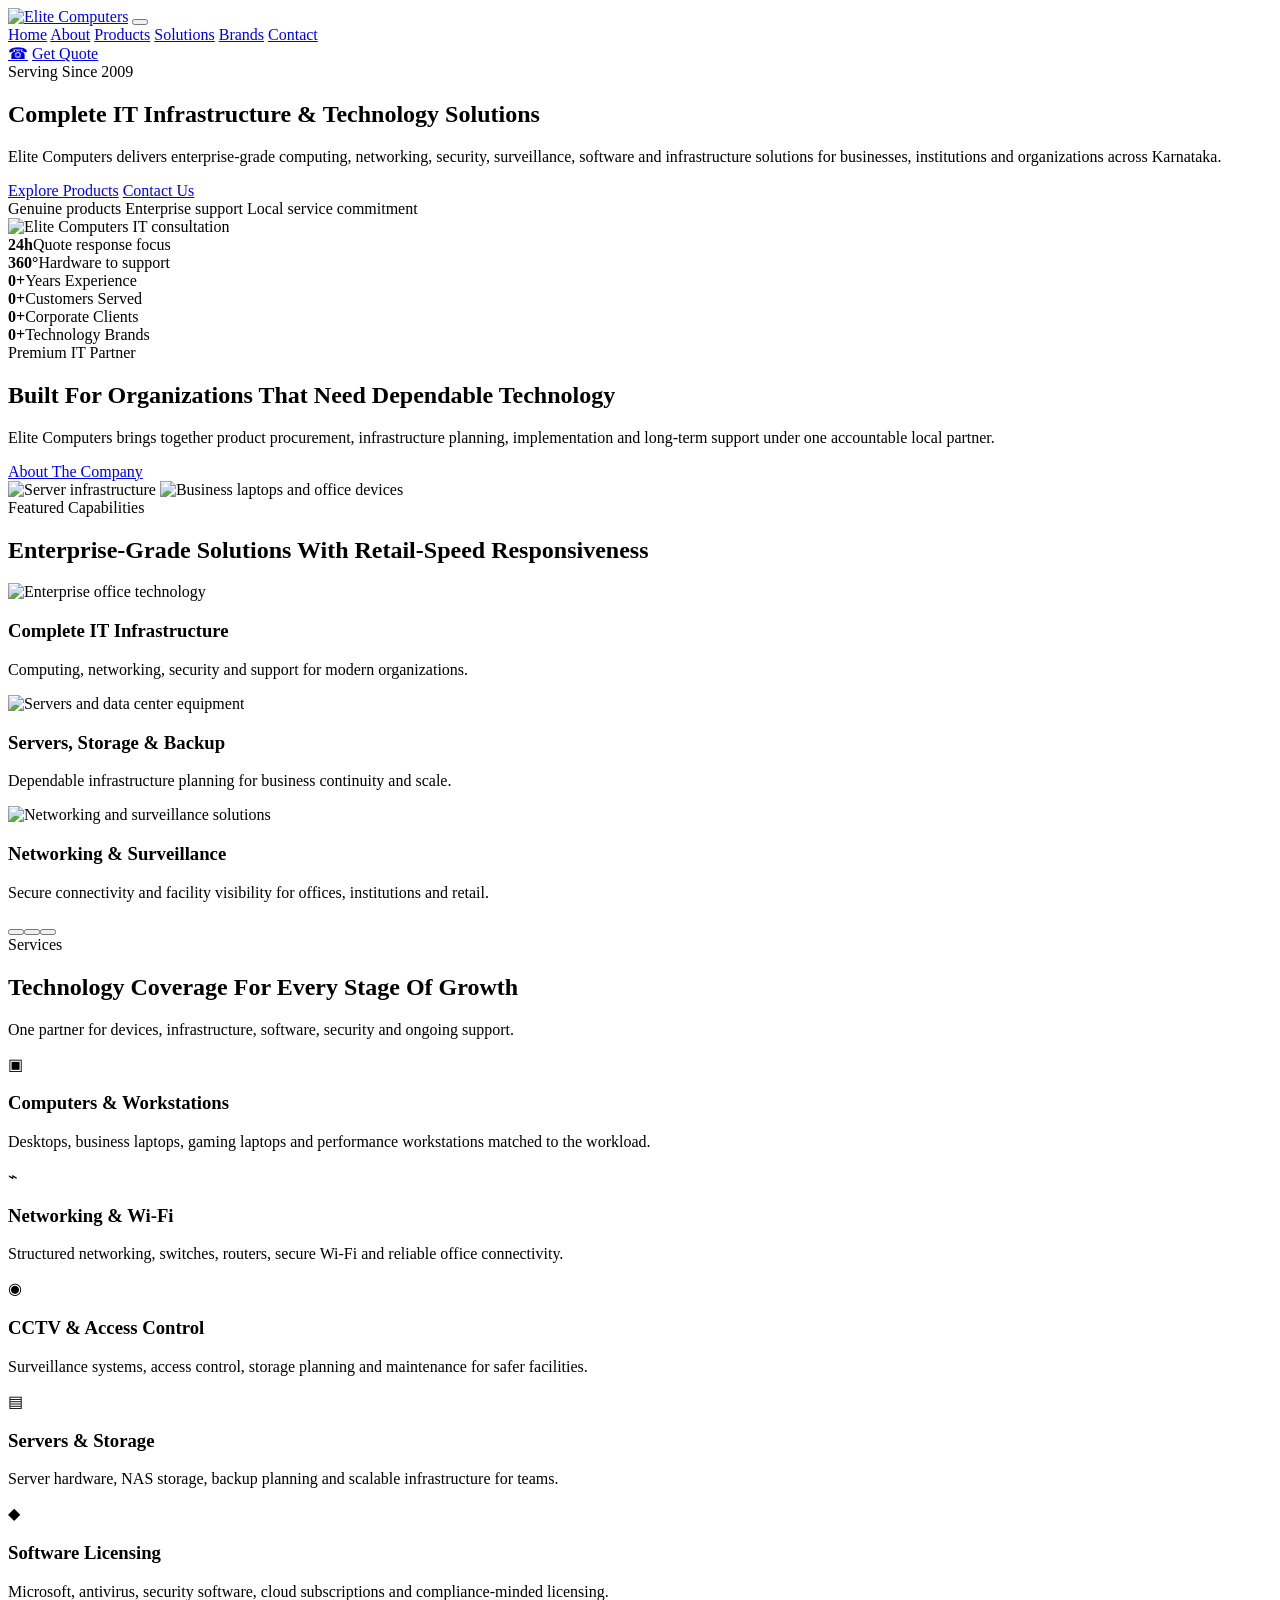
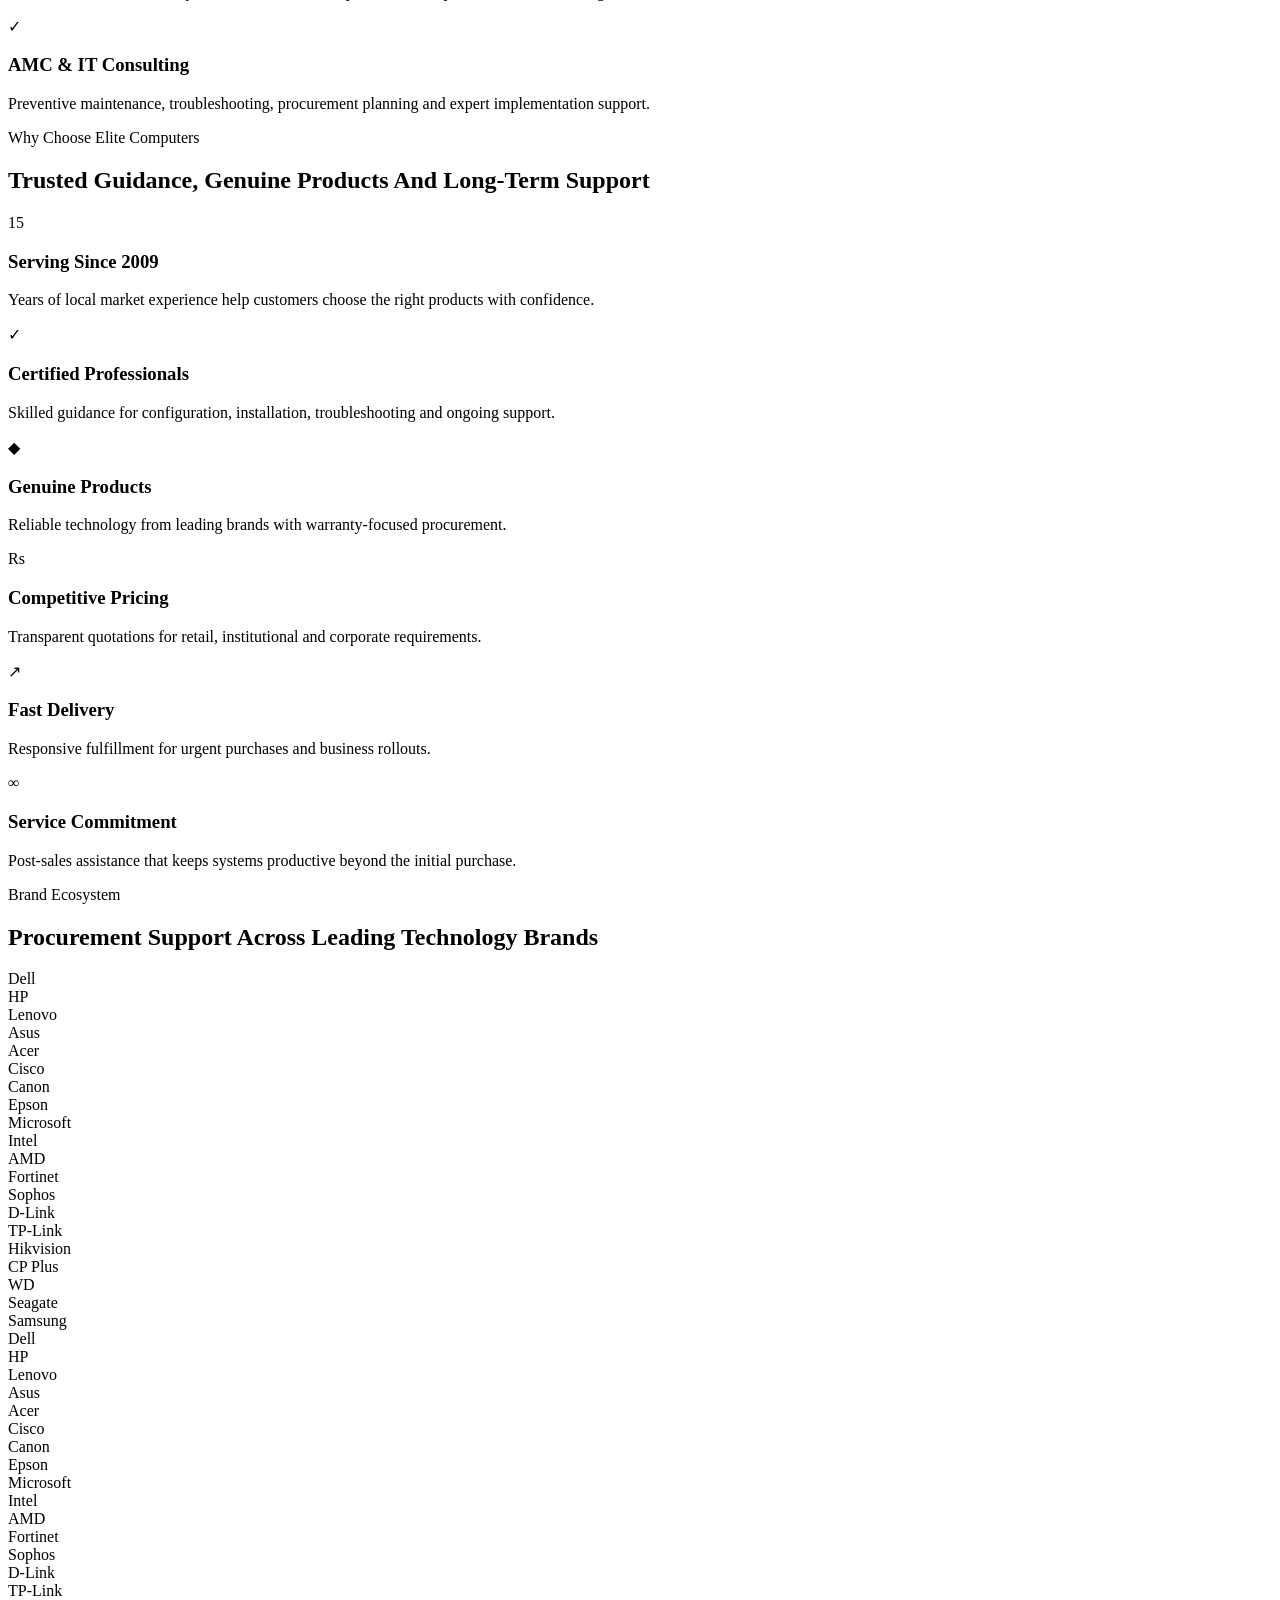
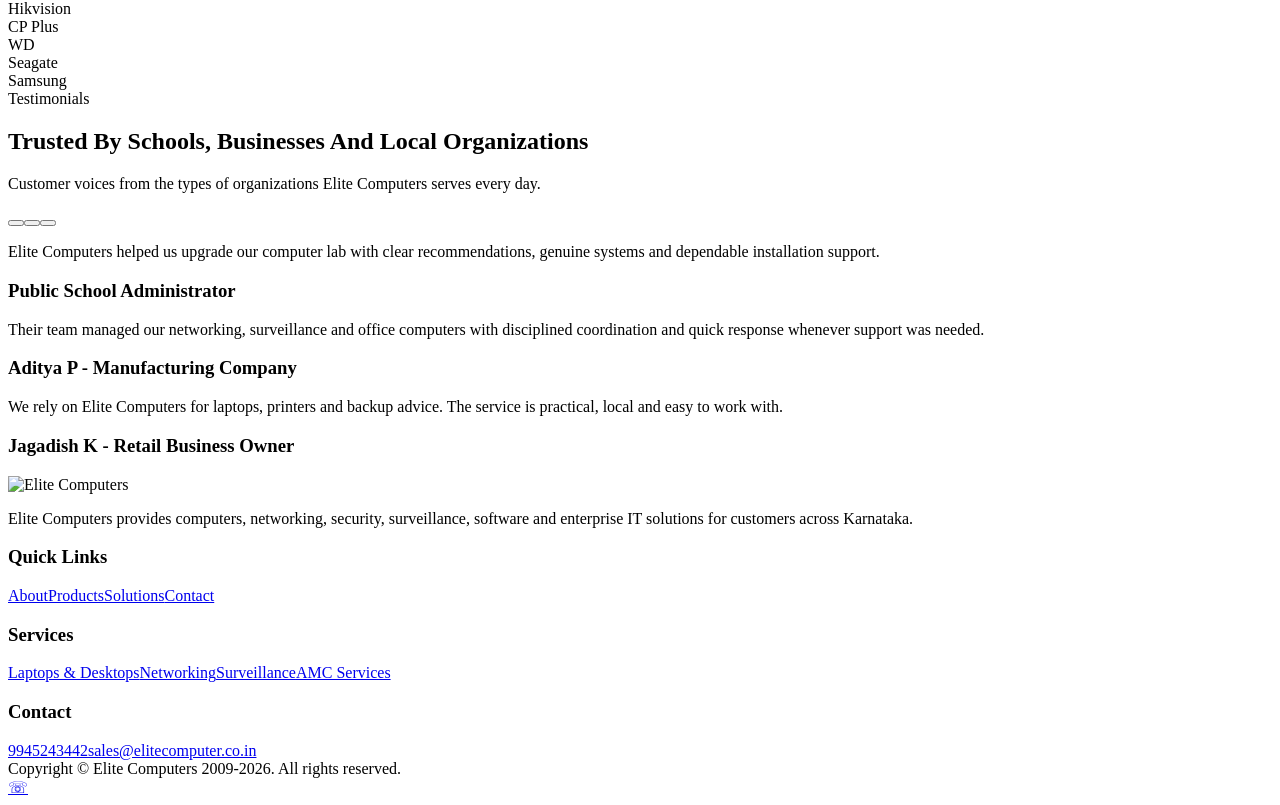
==== index.html @ f28d7ce5 "Add files via upload" ====
<!doctype html>
<html lang="en">
<head>
  <meta charset="utf-8">
  <meta name="viewport" content="width=device-width, initial-scale=1">
  <title>Elite Computers | IT Infrastructure & Technology Solutions Since 2009</title>
  <meta name="description" content="Elite Computers is a trusted IT solutions provider in Udupi offering laptops, desktops, networking, surveillance, servers, software and enterprise technology solutions since 2009.">
  <link rel="icon" href="images/favicon.svg" type="image/svg+xml">
  <link rel="preload" href="images/hero-enterprise.png" as="image">
  <link rel="stylesheet" href="css/style.css">
</head>
<body>
  <header class="site-header">
    <div class="container nav">
      <a class="brand" href="index.html" aria-label="Elite Computers home"><img src="images/logo-company.jpeg" alt="Elite Computers"></a>
      <button class="nav-toggle" type="button" aria-label="Open navigation" aria-expanded="false"><span></span><span></span><span></span></button>
      <nav class="nav-menu" aria-label="Primary navigation">
        <a class="active" href="index.html">Home</a>
        <a href="about.html">About</a>
        <a href="products.html">Products</a>
        <a href="solutions.html">Solutions</a>
        <a href="products.html#brands">Brands</a>
        <a href="contact.html">Contact</a>
      </nav>
      <div class="nav-actions">
        <a class="btn secondary icon-btn" href="tel:+919945243442" aria-label="Call Elite Computers">☎</a>
        <a class="btn" href="contact.html">Get Quote</a>
      </div>
    </div>
  </header>

  <main>
    <section class="premium-hero">
      <div class="container hero-grid">
        <div class="hero-copy reveal">
          <span class="badge">Serving Since 2009</span>
          <h1>Complete IT Infrastructure &amp; Technology Solutions</h1>
          <p>Elite Computers delivers enterprise-grade computing, networking, security, surveillance, software and infrastructure solutions for businesses, institutions and organizations across Karnataka.</p>
          <div class="hero-actions">
            <a class="btn orange" href="products.html">Explore Products</a>
            <a class="btn secondary" href="contact.html">Contact Us</a>
          </div>
          <div class="trust-strip">
            <span>Genuine products</span>
            <span>Enterprise support</span>
            <span>Local service commitment</span>
          </div>
        </div>
        <aside class="hero-panel reveal" data-parallax="0.035">
          <img src="images/solutions-consulting.png" alt="Elite Computers IT consultation">
          <div class="hero-panel-row">
            <div class="mini-stat"><strong>24h</strong><span>Quote response focus</span></div>
            <div class="mini-stat"><strong>360°</strong><span>Hardware to support</span></div>
          </div>
        </aside>
      </div>
    </section>

    <section class="glass-stats">
      <div class="container metrics stagger">
        <div class="metric reveal" style="--i:0"><strong data-count="15" data-suffix="+">0+</strong><span>Years Experience</span></div>
        <div class="metric reveal" style="--i:1"><strong data-count="5000" data-suffix="+">0+</strong><span>Customers Served</span></div>
        <div class="metric reveal" style="--i:2"><strong data-count="100" data-suffix="+">0+</strong><span>Corporate Clients</span></div>
        <div class="metric reveal" style="--i:3"><strong data-count="50" data-suffix="+">0+</strong><span>Technology Brands</span></div>
      </div>
    </section>

    <section class="section shape-band">
      <div class="container asym">
        <div class="section-head reveal">
          <span class="eyebrow">Premium IT Partner</span>
          <h2>Built For Organizations That Need Dependable Technology</h2>
          <p>Elite Computers brings together product procurement, infrastructure planning, implementation and long-term support under one accountable local partner.</p>
          <a class="btn" href="about.html">About The Company</a>
        </div>
        <div class="media-stack reveal">
          <img src="images/products-servers.png" alt="Server infrastructure" data-parallax="0.025">
          <img src="images/products-laptops.png" alt="Business laptops and office devices" data-parallax="-0.018">
        </div>
      </div>
    </section>

    <section class="section alt">
      <div class="container">
        <div class="section-head center reveal">
          <span class="eyebrow">Featured Capabilities</span>
          <h2>Enterprise-Grade Solutions With Retail-Speed Responsiveness</h2>
        </div>
        <div class="image-carousel reveal" data-carousel>
          <article class="carousel-slide">
            <img src="images/hero-enterprise.png" alt="Enterprise office technology">
            <div class="carousel-caption"><h3>Complete IT Infrastructure</h3><p>Computing, networking, security and support for modern organizations.</p></div>
          </article>
          <article class="carousel-slide">
            <img src="images/products-servers.png" alt="Servers and data center equipment">
            <div class="carousel-caption"><h3>Servers, Storage &amp; Backup</h3><p>Dependable infrastructure planning for business continuity and scale.</p></div>
          </article>
          <article class="carousel-slide">
            <img src="images/solutions-networking.png" alt="Networking and surveillance solutions">
            <div class="carousel-caption"><h3>Networking &amp; Surveillance</h3><p>Secure connectivity and facility visibility for offices, institutions and retail.</p></div>
          </article>
        </div>
        <div class="carousel-dots" aria-label="Carousel controls"><button data-slide="0" aria-label="Slide 1"></button><button data-slide="1" aria-label="Slide 2"></button><button data-slide="2" aria-label="Slide 3"></button></div>
      </div>
    </section>

    <section class="section">
      <div class="container">
        <div class="section-head center reveal">
          <span class="eyebrow">Services</span>
          <h2>Technology Coverage For Every Stage Of Growth</h2>
          <p>One partner for devices, infrastructure, software, security and ongoing support.</p>
        </div>
        <div class="grid cards stagger">
          <article class="card reveal" style="--i:0"><div class="card-icon">▣</div><h3>Computers &amp; Workstations</h3><p>Desktops, business laptops, gaming laptops and performance workstations matched to the workload.</p></article>
          <article class="card reveal" style="--i:1"><div class="card-icon">⌁</div><h3>Networking &amp; Wi-Fi</h3><p>Structured networking, switches, routers, secure Wi-Fi and reliable office connectivity.</p></article>
          <article class="card reveal" style="--i:2"><div class="card-icon">◉</div><h3>CCTV &amp; Access Control</h3><p>Surveillance systems, access control, storage planning and maintenance for safer facilities.</p></article>
          <article class="card reveal" style="--i:3"><div class="card-icon">▤</div><h3>Servers &amp; Storage</h3><p>Server hardware, NAS storage, backup planning and scalable infrastructure for teams.</p></article>
          <article class="card reveal" style="--i:4"><div class="card-icon">◆</div><h3>Software Licensing</h3><p>Microsoft, antivirus, security software, cloud subscriptions and compliance-minded licensing.</p></article>
          <article class="card reveal" style="--i:5"><div class="card-icon">✓</div><h3>AMC &amp; IT Consulting</h3><p>Preventive maintenance, troubleshooting, procurement planning and expert implementation support.</p></article>
        </div>
      </div>
    </section>

    <section class="section alt">
      <div class="container">
        <div class="section-head center reveal">
          <span class="eyebrow">Why Choose Elite Computers</span>
          <h2>Trusted Guidance, Genuine Products And Long-Term Support</h2>
        </div>
        <div class="grid cards stagger">
          <article class="card reveal" style="--i:0"><div class="why-icon">15</div><h3>Serving Since 2009</h3><p>Years of local market experience help customers choose the right products with confidence.</p></article>
          <article class="card reveal" style="--i:1"><div class="why-icon">✓</div><h3>Certified Professionals</h3><p>Skilled guidance for configuration, installation, troubleshooting and ongoing support.</p></article>
          <article class="card reveal" style="--i:2"><div class="why-icon">◆</div><h3>Genuine Products</h3><p>Reliable technology from leading brands with warranty-focused procurement.</p></article>
          <article class="card reveal" style="--i:3"><div class="why-icon">Rs</div><h3>Competitive Pricing</h3><p>Transparent quotations for retail, institutional and corporate requirements.</p></article>
          <article class="card reveal" style="--i:4"><div class="why-icon">↗</div><h3>Fast Delivery</h3><p>Responsive fulfillment for urgent purchases and business rollouts.</p></article>
          <article class="card reveal" style="--i:5"><div class="why-icon">∞</div><h3>Service Commitment</h3><p>Post-sales assistance that keeps systems productive beyond the initial purchase.</p></article>
        </div>
      </div>
    </section>

    <section id="brands" class="section">
      <div class="container">
        <div class="section-head center reveal"><span class="eyebrow">Brand Ecosystem</span><h2>Procurement Support Across Leading Technology Brands</h2></div>
        <div class="brands-shell reveal">
          <div class="brand-track">
            <div class="brand-logo">Dell</div><div class="brand-logo">HP</div><div class="brand-logo">Lenovo</div><div class="brand-logo">Asus</div><div class="brand-logo">Acer</div><div class="brand-logo">Cisco</div><div class="brand-logo">Canon</div><div class="brand-logo">Epson</div><div class="brand-logo">Microsoft</div><div class="brand-logo">Intel</div><div class="brand-logo">AMD</div><div class="brand-logo">Fortinet</div><div class="brand-logo">Sophos</div><div class="brand-logo">D-Link</div><div class="brand-logo">TP-Link</div><div class="brand-logo">Hikvision</div><div class="brand-logo">CP Plus</div><div class="brand-logo">WD</div><div class="brand-logo">Seagate</div><div class="brand-logo">Samsung</div>
            <div class="brand-logo">Dell</div><div class="brand-logo">HP</div><div class="brand-logo">Lenovo</div><div class="brand-logo">Asus</div><div class="brand-logo">Acer</div><div class="brand-logo">Cisco</div><div class="brand-logo">Canon</div><div class="brand-logo">Epson</div><div class="brand-logo">Microsoft</div><div class="brand-logo">Intel</div><div class="brand-logo">AMD</div><div class="brand-logo">Fortinet</div><div class="brand-logo">Sophos</div><div class="brand-logo">D-Link</div><div class="brand-logo">TP-Link</div><div class="brand-logo">Hikvision</div><div class="brand-logo">CP Plus</div><div class="brand-logo">WD</div><div class="brand-logo">Seagate</div><div class="brand-logo">Samsung</div>
          </div>
        </div>
      </div>
    </section>

    <section class="section alt">
      <div class="container split">
        <div class="section-head reveal">
          <span class="eyebrow">Testimonials</span>
          <h2>Trusted By Schools, Businesses And Local Organizations</h2>
          <p> Customer voices from the types of organizations Elite Computers serves every day.</p>
          <div class="testimonial-dots"><button data-testimonial="0" aria-label="Testimonial 1"></button><button data-testimonial="1" aria-label="Testimonial 2"></button><button data-testimonial="2" aria-label="Testimonial 3"></button></div>
        </div>
        <div class="testimonial-slider reveal">
          <article class="testimonial-slide"><p>Elite Computers helped us upgrade our computer lab with clear recommendations, genuine systems and dependable installation support.</p><h3>Public School Administrator</h3></article>
          <article class="testimonial-slide"><p>Their team managed our networking, surveillance and office computers with disciplined coordination and quick response whenever support was needed.</p><h3>Aditya P - Manufacturing Company</h3></article>
          <article class="testimonial-slide"><p>We rely on Elite Computers for laptops, printers and backup advice. The service is practical, local and easy to work with.</p><h3>Jagadish K - Retail Business Owner</h3></article>
        </div>
      </div>
    </section>
  </main>

  <footer class="site-footer">
    <div class="container footer-grid">
      <div><img class="footer-logo" src="images/logo-company.jpeg" alt="Elite Computers"><p>Elite Computers provides computers, networking, security, surveillance, software and enterprise IT solutions for customers across Karnataka.</p></div>
      <div><h3>Quick Links</h3><div class="footer-links"><a href="about.html">About</a><a href="products.html">Products</a><a href="solutions.html">Solutions</a><a href="contact.html">Contact</a></div></div>
      <div><h3>Services</h3><div class="footer-links"><a href="products.html">Laptops &amp; Desktops</a><a href="solutions.html">Networking</a><a href="solutions.html">Surveillance</a><a href="solutions.html">AMC Services</a></div></div>
      <div><h3>Contact</h3><div class="footer-links"><a data-phone href="tel:+919945243442">9945243442</a><a data-email href="mailto:sales@elitecomputer.co.in">sales@elitecomputer.co.in</a><span class="address" data-address></span></div></div>
    </div>
    <div class="container footer-bottom">Copyright © Elite Computers 2009-2026. All rights reserved.</div>
  </footer>
  <div class="floating-actions"><a class="btn orange" data-whatsapp href="https://wa.me/919945243442" aria-label="WhatsApp">☏</a></div>
  <script src="js/main.js" defer></script>
</body>
</html>
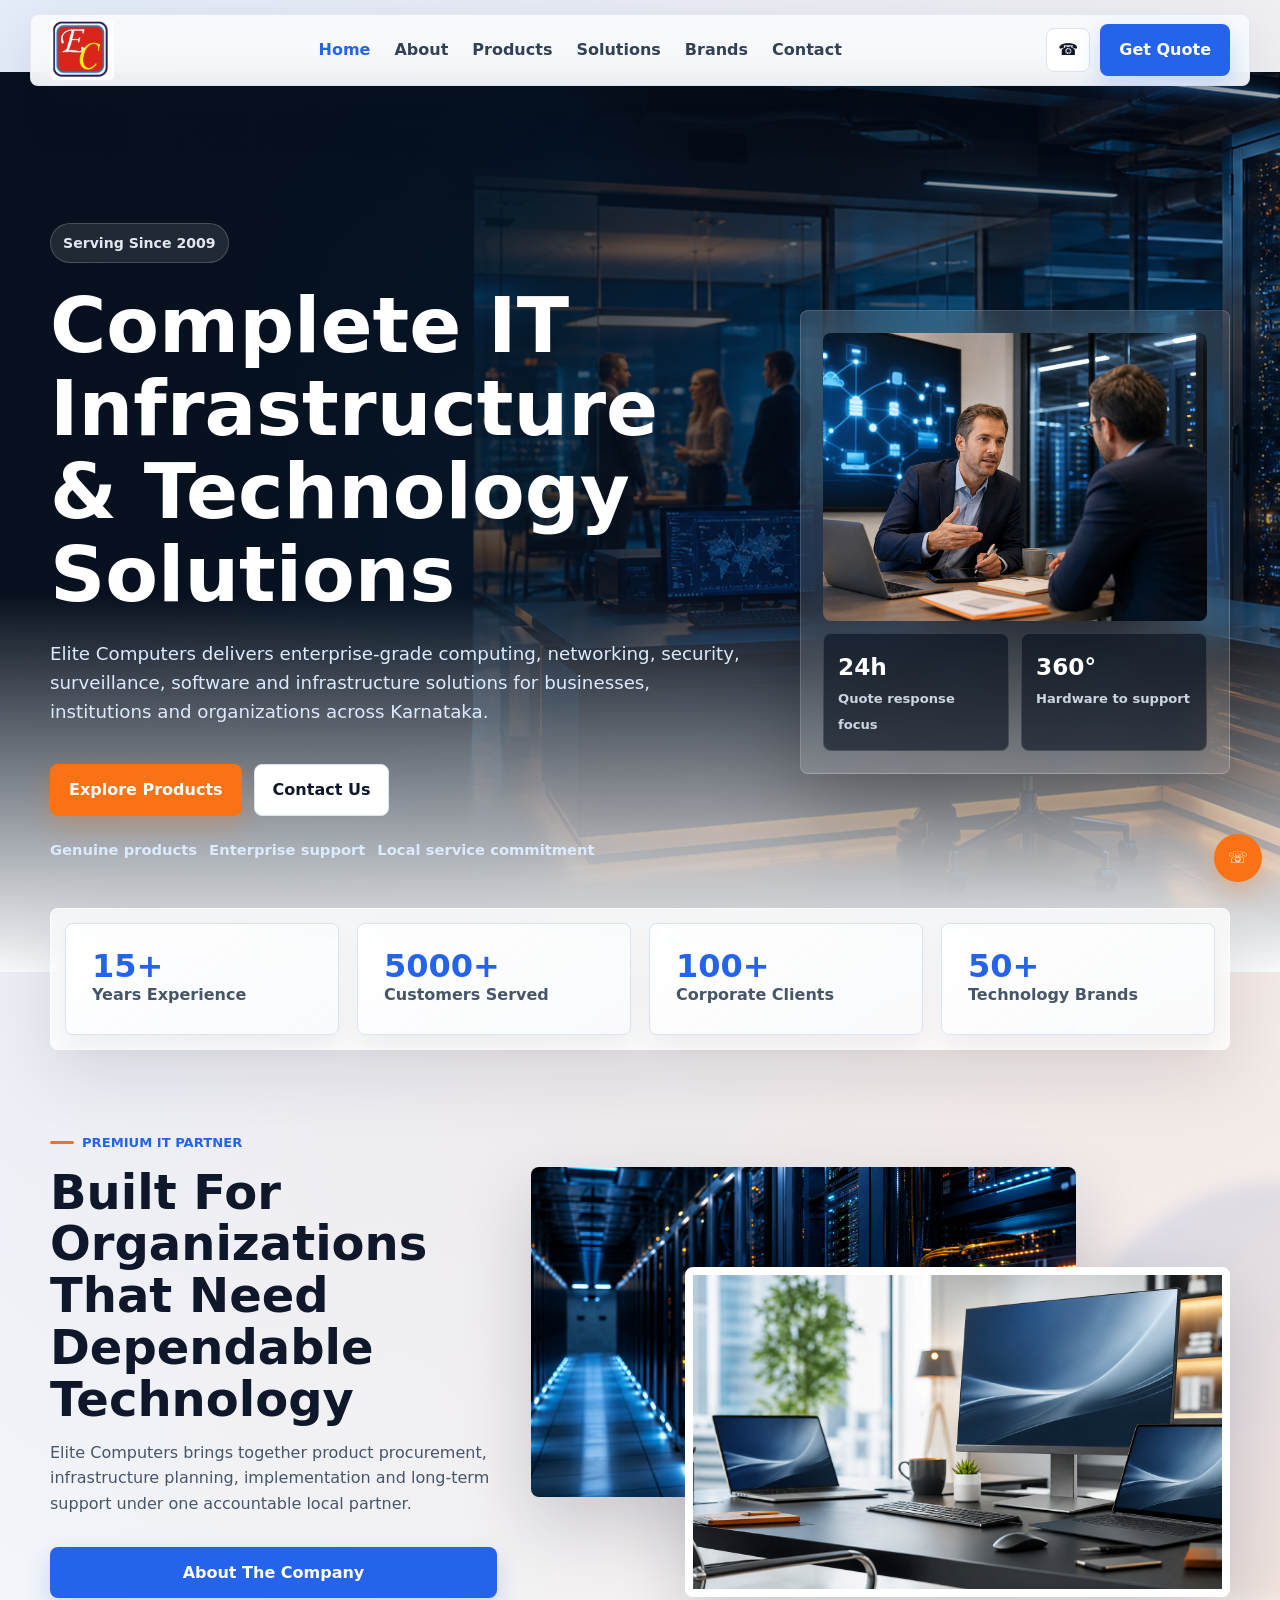
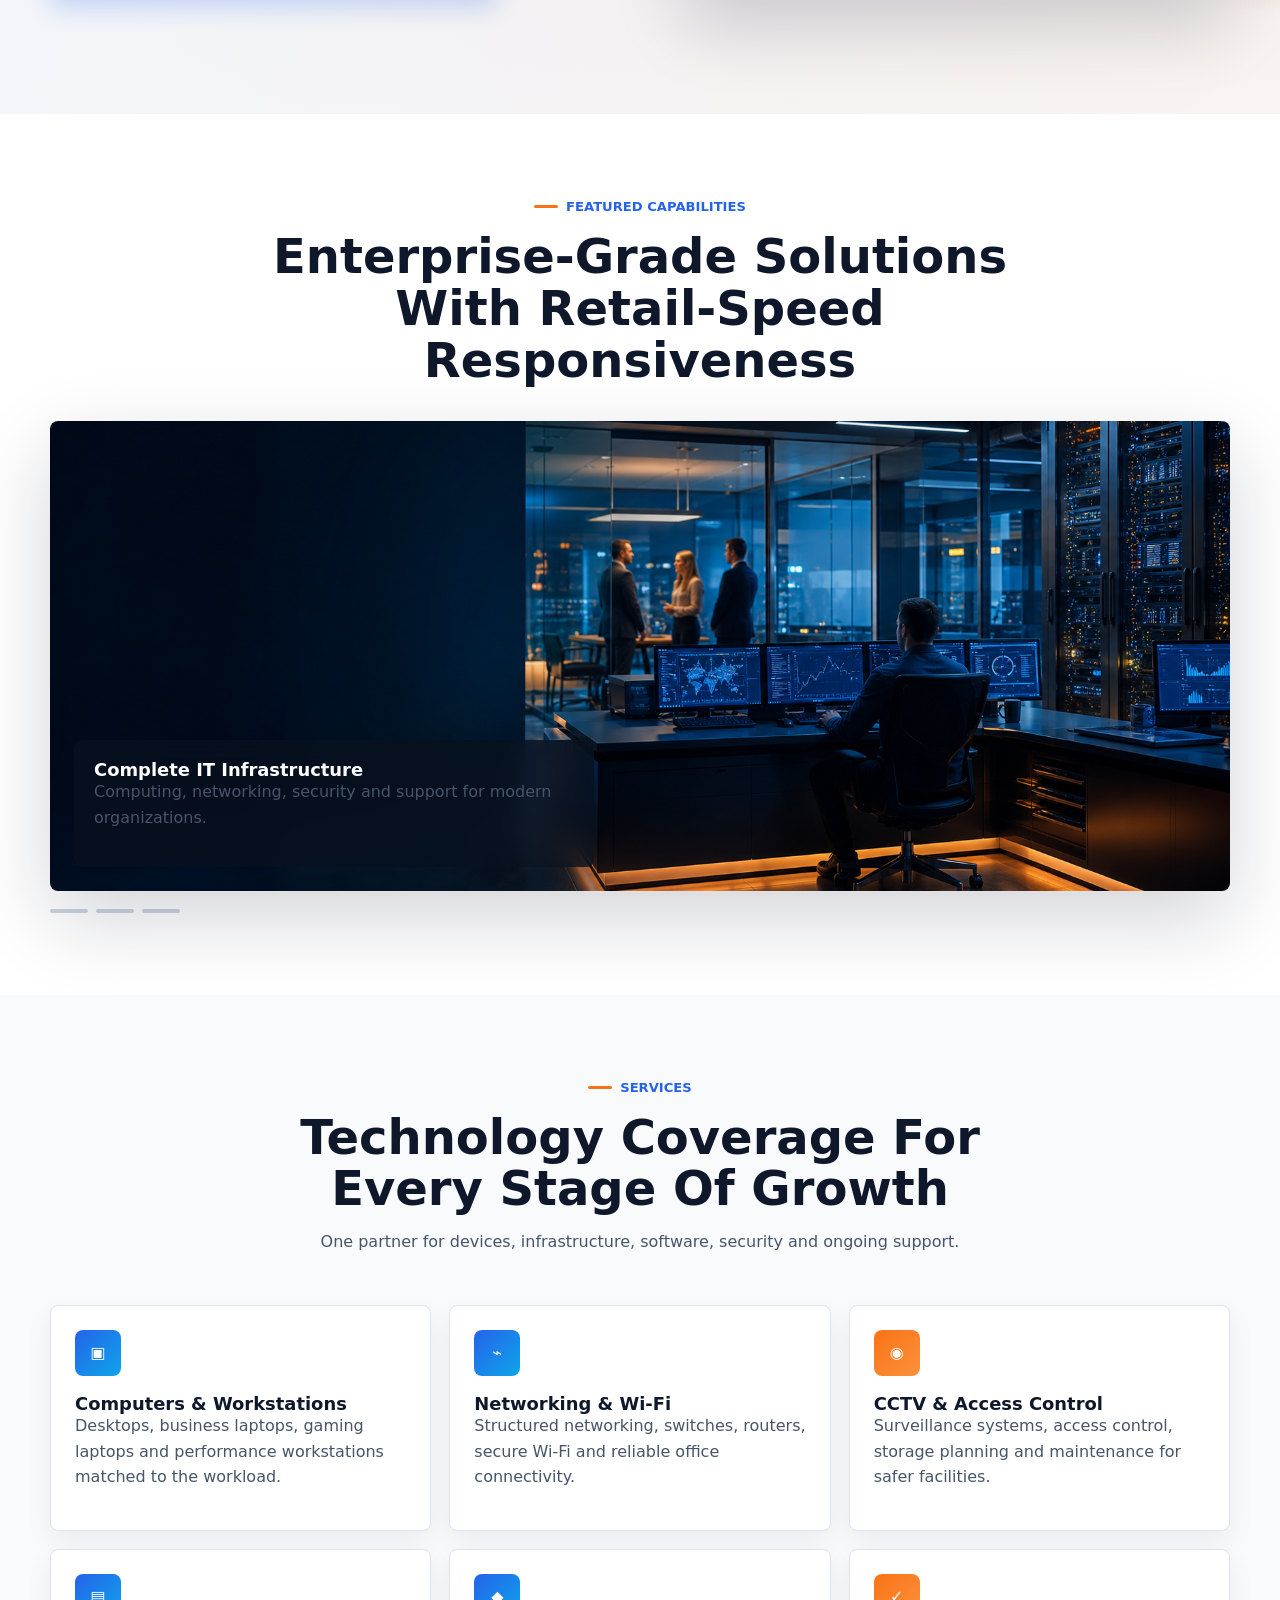
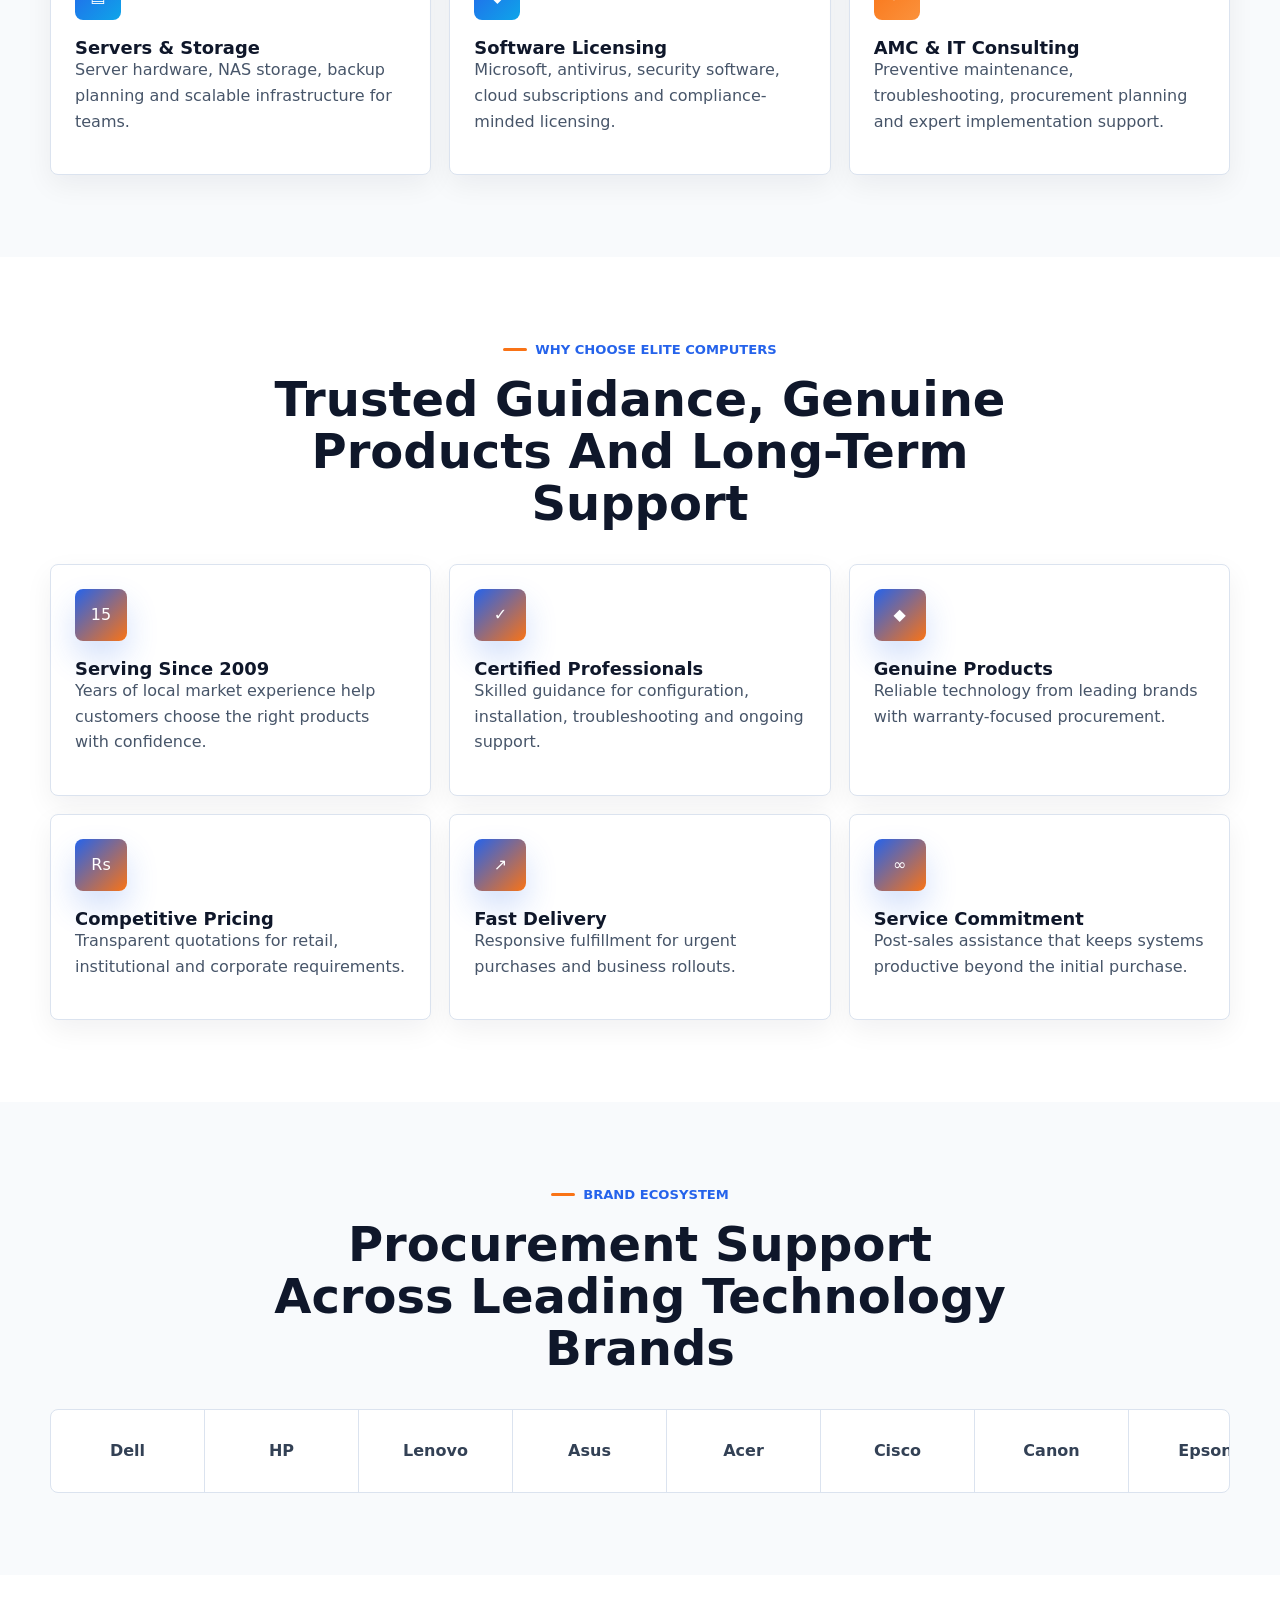
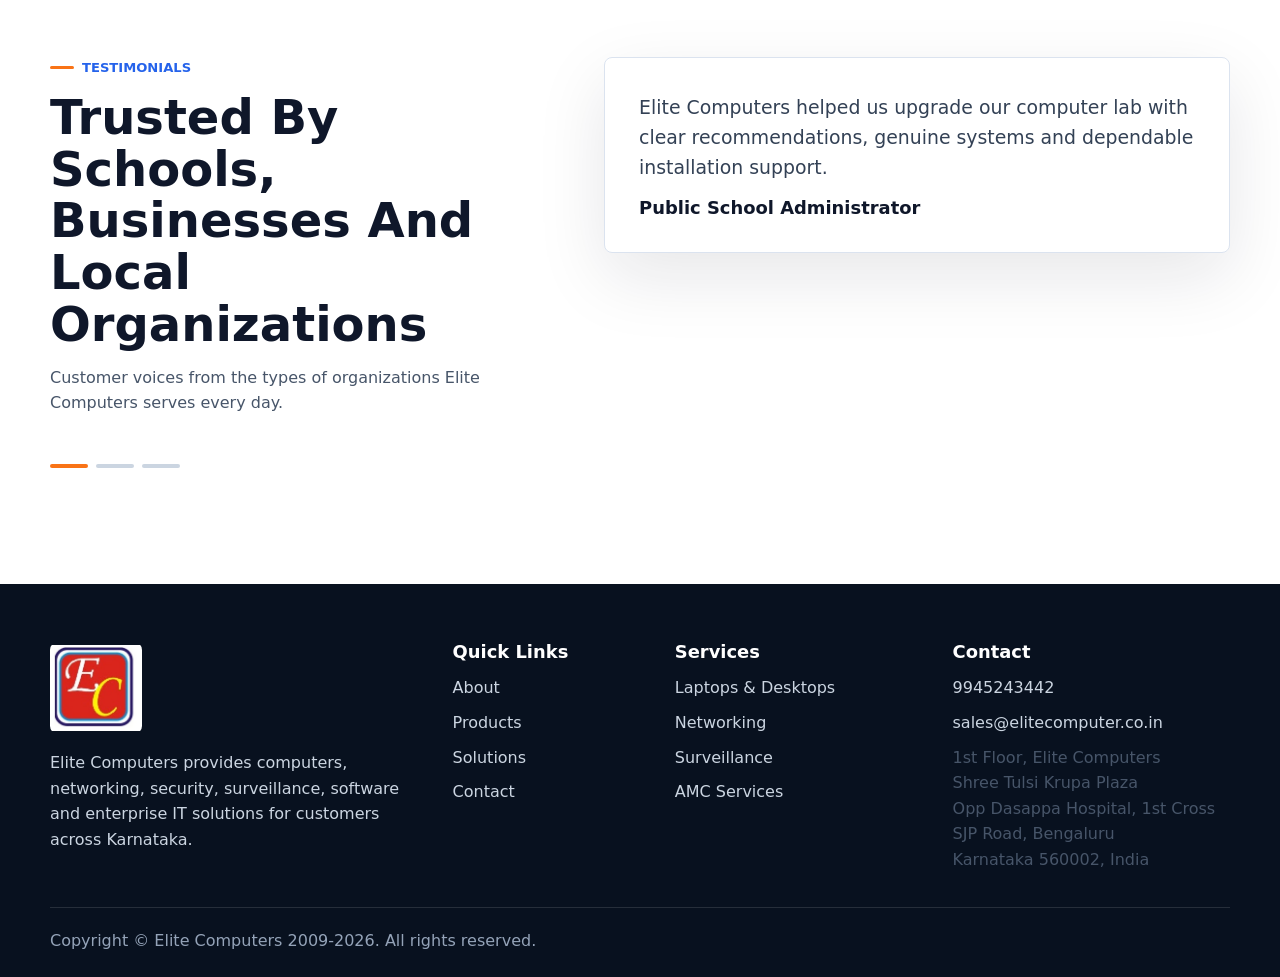
==== commit e9b86181: "SEO, Contacts and favicon updates" ====
--- a/index.html
+++ b/index.html
@@ -3,11 +3,85 @@
 <head>
   <meta charset="utf-8">
   <meta name="viewport" content="width=device-width, initial-scale=1">
-  <title>Elite Computers | IT Infrastructure & Technology Solutions Since 2009</title>
-  <meta name="description" content="Elite Computers is a trusted IT solutions provider in Udupi offering laptops, desktops, networking, surveillance, servers, software and enterprise technology solutions since 2009.">
-  <link rel="icon" href="images/favicon.svg" type="image/svg+xml">
+  <title>Elite Computers Bangalore | IT Infrastructure, Networking & CCTV Solutions Since 2009</title>
+  <meta name="description" content="Elite Computers provides laptops, desktops, networking solutions, CCTV surveillance, servers, software licensing and enterprise IT infrastructure services in Bangalore since 2009.">
+  <link rel="canonical" href="https://elitecomputer.co.in/">
+  <meta property="og:type" content="website">
+  <meta property="og:title" content="Elite Computers Bangalore | IT Infrastructure, Networking & CCTV Solutions Since 2009">
+  <meta property="og:description" content="Elite Computers provides laptops, desktops, networking solutions, CCTV surveillance, servers, software licensing and enterprise IT infrastructure services in Bangalore since 2009.">
+  <meta property="og:url" content="https://elitecomputer.co.in/">
+  <meta property="og:site_name" content="Elite Computers">
+  <meta property="og:image" content="https://elitecomputer.co.in/images/logo-company.jpeg">
+  <meta name="twitter:card" content="summary_large_image">
+  <meta name="twitter:title" content="Elite Computers Bangalore | IT Infrastructure, Networking & CCTV Solutions Since 2009">
+  <meta name="twitter:description" content="Elite Computers provides laptops, desktops, networking solutions, CCTV surveillance, servers, software licensing and enterprise IT infrastructure services in Bangalore since 2009.">
+  <meta name="twitter:image" content="https://elitecomputer.co.in/images/logo-company.jpeg">
+  <link rel="icon" href="/favicon.ico" sizes="any">
+  <link rel="shortcut icon" href="/favicon.ico">
+  <link rel="icon" href="/favicon.svg" type="image/svg+xml">
+  <link rel="icon" type="image/png" sizes="48x48" href="/favicon-48x48.png">
+  <link rel="icon" type="image/png" sizes="96x96" href="/favicon-96x96.png">
+  <link rel="icon" type="image/png" href="/favicon.png">
+  <link rel="apple-touch-icon" href="/favicon-96x96.png">
   <link rel="preload" href="images/hero-enterprise.png" as="image">
   <link rel="stylesheet" href="css/style.css">
+  <script type="application/ld+json">
+  {
+    "@context": "https://schema.org",
+    "@type": ["ComputerStore", "ProfessionalService"],
+    "name": "Elite Computers",
+    "url": "https://elitecomputer.co.in",
+    "logo": "https://elitecomputer.co.in/images/logo-company.jpeg",
+    "image": "https://elitecomputer.co.in/images/solutions-consulting.png",
+    "telephone": "+919945243442",
+    "email": "sales@elitecomputer.co.in",
+    "foundingDate": "2009",
+    "address": {
+      "@type": "PostalAddress",
+      "streetAddress": "1st Floor, Elite Computers, Shree Tulsi Krupa Plaza, Opp Dasappa Hospital, 1st Cross, SJP Road",
+      "addressLocality": "Bengaluru",
+      "addressRegion": "Karnataka",
+      "postalCode": "560002",
+      "addressCountry": "IN"
+    },
+    "geo": {
+      "@type": "GeoCoordinates",
+      "latitude": 12.9654,
+      "longitude": 77.5816
+    },
+    "areaServed": {
+      "@type": "Place",
+      "name": "Bangalore, Karnataka, India"
+    },
+    "priceRange": "$$"
+  }
+  </script>
+  <script type="application/ld+json">
+  {
+    "@context": "https://schema.org",
+    "@type": "WebSite",
+    "name": "Elite Computers",
+    "url": "https://elitecomputer.co.in"
+  }
+  </script>
+  <script type="application/ld+json">
+  {
+    "@context": "https://schema.org",
+    "@type": "Organization",
+    "name": "Elite Computers",
+    "url": "https://elitecomputer.co.in",
+    "logo": "https://elitecomputer.co.in/images/logo-company.jpeg",
+    "contactPoint": {
+      "@type": "ContactPoint",
+      "telephone": "+919945243442",
+      "contactType": "sales",
+      "email": "sales@elitecomputer.co.in",
+      "areaServed": "IN",
+      "availableLanguage": ["en", "kn"]
+    },
+    "foundingDate": "2009"
+  }
+  </script>
 </head>
 <body>
   <header class="site-header">
--- a/css/style.css
+++ b/css/style.css
@@ -0,0 +1,606 @@
+:root {
+  --ink: #0f172a;
+  --muted: #475569;
+  --line: #dbe3ef;
+  --soft: #f8fafc;
+  --panel: #ffffff;
+  --blue: #2563eb;
+  --blue-2: #0ea5e9;
+  --orange: #f97316;
+  --green: #16a34a;
+  --shadow: 0 18px 50px rgba(15, 23, 42, 0.12);
+  --radius: 8px;
+  --max: 1180px;
+  --font: Inter, ui-sans-serif, system-ui, -apple-system, BlinkMacSystemFont, "Segoe UI", Arial, sans-serif;
+}
+
+* { box-sizing: border-box; }
+html { scroll-behavior: smooth; }
+body {
+  margin: 0;
+  font-family: var(--font);
+  color: var(--ink);
+  background: var(--soft);
+  line-height: 1.6;
+}
+img, svg { max-width: 100%; display: block; }
+a { color: inherit; text-decoration: none; }
+p { margin: 0 0 1rem; color: var(--muted); }
+h1, h2, h3 { margin: 0; line-height: 1.08; letter-spacing: 0; }
+h1 { font-size: clamp(2.35rem, 7vw, 4.8rem); max-width: 850px; }
+h2 { font-size: clamp(1.9rem, 4vw, 3rem); }
+h3 { font-size: 1.12rem; }
+.container { width: min(100% - 32px, var(--max)); margin: 0 auto; }
+.section { padding: 82px 0; }
+.section.alt { background: #fff; }
+.eyebrow {
+  display: inline-flex;
+  align-items: center;
+  gap: 8px;
+  color: var(--blue);
+  font-weight: 800;
+  font-size: .82rem;
+  text-transform: uppercase;
+}
+.eyebrow::before { content: ""; width: 24px; height: 3px; background: var(--orange); border-radius: 4px; }
+.section-head { display: grid; gap: 14px; max-width: 760px; margin-bottom: 34px; }
+.section-head.center { text-align: center; margin-left: auto; margin-right: auto; }
+.section-head.center .eyebrow { justify-content: center; }
+
+.site-header {
+  position: sticky;
+  top: 0;
+  z-index: 20;
+  background: rgba(248, 250, 252, .94);
+  backdrop-filter: blur(14px);
+  border-bottom: 1px solid rgba(219, 227, 239, .8);
+}
+.nav { min-height: 76px; display: flex; align-items: center; justify-content: space-between; gap: 18px; }
+.brand img {
+  width: 64px;
+  height: 64px;
+  object-fit: contain;
+  border-radius: 8px;
+}
+.nav-menu { display: flex; align-items: center; gap: 24px; font-weight: 700; color: #334155; }
+.nav-menu a:hover, .nav-menu a.active { color: var(--blue); }
+.nav-actions { display: flex; align-items: center; gap: 10px; }
+.nav-toggle { display: none; width: 42px; height: 42px; border: 1px solid var(--line); background: #fff; border-radius: var(--radius); }
+.nav-toggle span { display: block; width: 18px; height: 2px; background: var(--ink); margin: 4px auto; }
+
+.btn {
+  display: inline-flex;
+  align-items: center;
+  justify-content: center;
+  gap: 9px;
+  min-height: 44px;
+  padding: 12px 18px;
+  border: 1px solid transparent;
+  border-radius: var(--radius);
+  font-weight: 800;
+  color: #fff;
+  background: var(--blue);
+  box-shadow: 0 10px 24px rgba(37, 99, 235, .22);
+  cursor: pointer;
+}
+.btn:hover { transform: translateY(-1px); }
+.btn.secondary { background: #fff; color: var(--ink); border-color: var(--line); box-shadow: none; }
+.btn.orange { background: var(--orange); box-shadow: 0 10px 24px rgba(249, 115, 22, .24); }
+.icon-btn { width: 44px; height: 44px; padding: 0; }
+
+.hero {
+  position: relative;
+  overflow: hidden;
+  color: #fff;
+  background:
+    radial-gradient(circle at 80% 14%, rgba(249, 115, 22, .18), transparent 32%),
+    linear-gradient(125deg, #08111f 0%, #0f172a 52%, #123a7a 100%);
+}
+.hero .container {
+  min-height: calc(100vh - 76px);
+  max-height: 860px;
+  display: grid;
+  grid-template-columns: 1.05fr .95fr;
+  align-items: center;
+  gap: 44px;
+  padding-top: 42px;
+  padding-bottom: 64px;
+}
+.hero p { color: #cbd5e1; font-size: 1.08rem; max-width: 720px; }
+.badge {
+  width: max-content;
+  display: inline-flex;
+  align-items: center;
+  gap: 8px;
+  padding: 8px 12px;
+  border-radius: 999px;
+  background: rgba(255,255,255,.1);
+  border: 1px solid rgba(255,255,255,.18);
+  color: #e2e8f0;
+  font-weight: 800;
+  font-size: .88rem;
+}
+.hero-copy { display: grid; gap: 22px; }
+.hero-actions { display: flex; flex-wrap: wrap; gap: 12px; }
+.trust-strip { display: flex; flex-wrap: wrap; gap: 12px; color: #dbeafe; font-weight: 700; font-size: .92rem; }
+.visual-stage {
+  min-height: 480px;
+  position: relative;
+  border: 1px solid rgba(255,255,255,.16);
+  border-radius: var(--radius);
+  background:
+    linear-gradient(135deg, rgba(255,255,255,.16), rgba(255,255,255,.04)),
+    repeating-linear-gradient(90deg, rgba(255,255,255,.06) 0 1px, transparent 1px 42px),
+    repeating-linear-gradient(0deg, rgba(255,255,255,.04) 0 1px, transparent 1px 42px);
+  box-shadow: var(--shadow);
+  overflow: hidden;
+}
+.device {
+  position: absolute;
+  background: #f8fafc;
+  border-radius: var(--radius);
+  box-shadow: 0 28px 60px rgba(0,0,0,.26);
+}
+.monitor { width: 72%; height: 49%; left: 12%; top: 18%; padding: 16px; }
+.monitor::after { content: ""; position: absolute; width: 28%; height: 12px; background: #94a3b8; bottom: -28px; left: 36%; border-radius: 6px; }
+.screen { height: 100%; border-radius: 6px; background: linear-gradient(135deg, #1e293b, #2563eb); padding: 16px; }
+.screen span { display: block; height: 10px; margin-bottom: 10px; border-radius: 5px; background: rgba(255,255,255,.8); }
+.screen span:nth-child(1) { width: 72%; }
+.screen span:nth-child(2) { width: 44%; background: #fb923c; }
+.screen span:nth-child(3) { width: 90%; opacity: .45; }
+.server { width: 36%; height: 31%; right: 8%; bottom: 11%; padding: 12px; }
+.server span { display: block; height: 17px; margin: 8px 0; border-radius: 5px; background: #dbeafe; border-left: 18px solid var(--blue); }
+.float-stat {
+  position: absolute;
+  left: 7%;
+  bottom: 12%;
+  width: 172px;
+  padding: 15px;
+  background: rgba(15, 23, 42, .82);
+  border: 1px solid rgba(255,255,255,.18);
+  border-radius: var(--radius);
+}
+.float-stat strong { display: block; font-size: 1.65rem; color: #fff; }
+.float-stat small { color: #cbd5e1; font-weight: 700; }
+
+.metrics, .grid { display: grid; gap: 18px; }
+.metrics { grid-template-columns: repeat(4, 1fr); }
+.metric, .card, .testimonial, .product-block, .solution-row {
+  background: var(--panel);
+  border: 1px solid var(--line);
+  border-radius: var(--radius);
+  box-shadow: 0 10px 28px rgba(15, 23, 42, .06);
+}
+.metric { padding: 26px; }
+.metric strong { display: block; color: var(--blue); font-size: 2rem; line-height: 1; }
+.metric span { color: var(--muted); font-weight: 800; }
+.grid.cards { grid-template-columns: repeat(3, 1fr); }
+.grid.two { grid-template-columns: repeat(2, 1fr); }
+.card { padding: 24px; }
+.card-icon {
+  width: 46px;
+  height: 46px;
+  display: grid;
+  place-items: center;
+  color: #fff;
+  background: linear-gradient(135deg, var(--blue), var(--blue-2));
+  border-radius: var(--radius);
+  margin-bottom: 18px;
+}
+.card:nth-child(3n) .card-icon { background: linear-gradient(135deg, var(--orange), #fb923c); }
+.icon { width: 24px; height: 24px; stroke: currentColor; stroke-width: 2; fill: none; stroke-linecap: round; stroke-linejoin: round; }
+.split { display: grid; grid-template-columns: .9fr 1.1fr; gap: 42px; align-items: start; }
+.feature-list { display: grid; gap: 12px; padding: 0; margin: 20px 0 0; list-style: none; }
+.feature-list li { display: flex; gap: 10px; color: var(--muted); }
+.feature-list li::before { content: ""; flex: 0 0 8px; height: 8px; margin-top: 11px; border-radius: 999px; background: var(--orange); }
+
+.brands-shell { overflow: hidden; border: 1px solid var(--line); background: #fff; border-radius: var(--radius); }
+.brand-track { display: flex; width: max-content; animation: slideBrands 34s linear infinite; }
+.brand-logo {
+  width: 154px;
+  min-height: 82px;
+  display: grid;
+  place-items: center;
+  color: #334155;
+  font-weight: 900;
+  border-right: 1px solid var(--line);
+}
+@keyframes slideBrands { from { transform: translateX(0); } to { transform: translateX(-50%); } }
+
+.page-hero {
+  position: relative;
+  overflow: hidden;
+  padding: 118px 0 76px;
+  color: #fff;
+  background:
+    linear-gradient(110deg, rgba(8,17,31,.96), rgba(15,23,42,.74)),
+    url("../images/hero-enterprise.png") center / cover no-repeat;
+}
+.page-hero::after {
+  content: "";
+  position: absolute;
+  inset: 0;
+  background:
+    radial-gradient(circle at 84% 10%, rgba(249,115,22,.20), transparent 26%),
+    radial-gradient(circle at 12% 70%, rgba(37,99,235,.22), transparent 34%);
+  pointer-events: none;
+}
+.page-hero .container { position: relative; z-index: 1; }
+.page-hero p { color: #dbeafe; max-width: 780px; font-size: 1.08rem; }
+.breadcrumb { color: #bfdbfe; font-weight: 800; margin-bottom: 14px; }
+.product-block { overflow: hidden; display: grid; grid-template-columns: .38fr .62fr; }
+.product-art {
+  min-height: 260px;
+  background:
+    linear-gradient(135deg, rgba(37,99,235,.88), rgba(249,115,22,.88)),
+    repeating-linear-gradient(45deg, rgba(255,255,255,.16) 0 2px, transparent 2px 18px);
+}
+.product-art img { transition: transform .55s ease, filter .55s ease; }
+.product-block:hover .product-art img { transform: scale(1.06); filter: saturate(1.08) contrast(1.04); }
+.product-content { padding: 30px; }
+.tags { display: flex; flex-wrap: wrap; gap: 8px; margin: 16px 0 20px; }
+.tags span { padding: 7px 10px; border: 1px solid var(--line); border-radius: 999px; color: var(--muted); font-weight: 800; font-size: .84rem; background: #fff; }
+.solution-row { padding: 28px; display: grid; grid-template-columns: 58px 1fr; gap: 18px; }
+
+.contact-layout { display: grid; grid-template-columns: .8fr 1.2fr; gap: 28px; align-items: start; }
+.contact-panel { padding: 28px; background: #fff; border: 1px solid var(--line); border-radius: var(--radius); }
+.address span { display: block; color: var(--muted); }
+.map-box {
+  min-height: 250px;
+  display: grid;
+  place-items: center;
+  text-align: center;
+  padding: 24px;
+  background:
+    linear-gradient(135deg, rgba(15,23,42,.08), rgba(37,99,235,.08)),
+    repeating-linear-gradient(90deg, #e2e8f0 0 1px, transparent 1px 42px),
+    repeating-linear-gradient(0deg, #e2e8f0 0 1px, transparent 1px 42px);
+  border: 1px solid var(--line);
+  border-radius: var(--radius);
+}
+form { display: grid; gap: 14px; }
+.form-grid { display: grid; grid-template-columns: repeat(2, 1fr); gap: 14px; }
+label { display: grid; gap: 7px; font-weight: 800; color: #334155; }
+input, select, textarea {
+  width: 100%;
+  min-height: 46px;
+  padding: 11px 13px;
+  border: 1px solid var(--line);
+  border-radius: var(--radius);
+  font: inherit;
+  color: var(--ink);
+  background: #fff;
+}
+textarea { min-height: 132px; resize: vertical; }
+.form-status { min-height: 22px; color: var(--green); font-weight: 800; }
+.hp-field {
+  position: absolute;
+  left: -9999px;
+  width: 1px;
+  height: 1px;
+  overflow: hidden;
+}
+.success-box { border-left: 5px solid var(--green); }
+.error-box { border-left: 5px solid #dc2626; }
+
+.site-footer { padding: 58px 0 24px; color: #cbd5e1; background: #08111f; }
+.footer-grid { display: grid; grid-template-columns: 1.35fr .7fr .9fr 1fr; gap: 28px; }
+.footer-logo {
+  width: 92px;
+  height: 92px;
+  object-fit: contain;
+  border-radius: 8px;
+  margin-bottom: 16px;
+}
+.site-footer p, .site-footer a { color: #cbd5e1; }
+.site-footer h3 { color: #fff; margin-bottom: 14px; }
+.footer-links { display: grid; gap: 9px; }
+.footer-bottom { margin-top: 34px; padding-top: 20px; border-top: 1px solid rgba(255,255,255,.12); color: #94a3b8; }
+
+.floating-actions { position: fixed; right: 18px; bottom: 18px; z-index: 15; display: grid; gap: 10px; }
+.floating-actions .btn { width: 48px; height: 48px; padding: 0; border-radius: 999px; }
+.reveal { opacity: 0; transform: translateY(18px); transition: opacity .55s ease, transform .55s ease; }
+.reveal.is-visible { opacity: 1; transform: translateY(0); }
+
+@media (max-width: 900px) {
+  .nav-toggle { display: block; }
+  .nav-menu {
+    position: absolute;
+    top: 76px;
+    left: 16px;
+    right: 16px;
+    display: none;
+    flex-direction: column;
+    align-items: stretch;
+    gap: 0;
+    padding: 10px;
+    background: #fff;
+    border: 1px solid var(--line);
+    border-radius: var(--radius);
+    box-shadow: var(--shadow);
+  }
+  .nav-menu.is-open { display: flex; }
+  .nav-menu a { padding: 12px; }
+  .nav-actions .btn:not(.icon-btn) { display: none; }
+  .hero .container, .split, .contact-layout, .product-block { grid-template-columns: 1fr; }
+  .hero .container { min-height: auto; }
+  .visual-stage { min-height: 360px; }
+  .metrics, .grid.cards, .grid.two, .footer-grid { grid-template-columns: repeat(2, 1fr); }
+}
+
+@media (max-width: 620px) {
+  .section { padding: 58px 0; }
+  .brand img { width: 58px; height: 58px; }
+  .metrics, .grid.cards, .grid.two, .footer-grid, .form-grid { grid-template-columns: 1fr; }
+  .hero-actions .btn { width: 100%; }
+  .visual-stage { min-height: 300px; }
+  .monitor { width: 82%; left: 7%; }
+  .server { width: 48%; }
+  .float-stat { width: 148px; }
+}
+
+/* Premium 2026 redesign layer */
+body {
+  background:
+    radial-gradient(circle at 8% 2%, rgba(37, 99, 235, .10), transparent 34%),
+    radial-gradient(circle at 92% 16%, rgba(249, 115, 22, .10), transparent 30%),
+    #f8fafc;
+  opacity: 0;
+  transition: opacity .45s ease;
+}
+body.page-ready { opacity: 1; }
+.page-loader {
+  position: fixed;
+  inset: 0;
+  z-index: 100;
+  display: grid;
+  place-items: center;
+  background: #08111f;
+  transition: opacity .55s ease, visibility .55s ease;
+}
+.page-loader span {
+  width: 54px;
+  height: 54px;
+  border-radius: 50%;
+  border: 3px solid rgba(255,255,255,.18);
+  border-top-color: var(--orange);
+  border-right-color: var(--blue-2);
+  animation: spin 1s linear infinite;
+}
+.page-loader.is-hidden { opacity: 0; visibility: hidden; }
+@keyframes spin { to { transform: rotate(360deg); } }
+
+.site-header {
+  top: 14px;
+  width: min(100% - 28px, 1220px);
+  margin: 0 auto;
+  border: 1px solid rgba(219, 227, 239, .72);
+  border-radius: 8px;
+  box-shadow: 0 20px 60px rgba(15, 23, 42, .10);
+}
+.nav { min-height: 70px; }
+.btn, .card, .brand-logo, .metric, .product-block, .solution-row {
+  transition: transform .28s ease, box-shadow .28s ease, border-color .28s ease, background .28s ease;
+}
+.btn:hover, .card:hover, .brand-logo:hover, .metric:hover, .product-block:hover, .solution-row:hover {
+  transform: translateY(-4px);
+}
+.card:hover, .metric:hover, .product-block:hover, .solution-row:hover {
+  box-shadow: 0 24px 70px rgba(15, 23, 42, .13);
+  border-color: rgba(37, 99, 235, .28);
+}
+
+.premium-hero {
+  min-height: 100vh;
+  position: relative;
+  display: grid;
+  align-items: center;
+  overflow: hidden;
+  color: #fff;
+  background: #08111f;
+}
+.premium-hero::before {
+  content: "";
+  position: absolute;
+  inset: 0;
+  background:
+    linear-gradient(90deg, rgba(8, 17, 31, .94), rgba(8, 17, 31, .66) 45%, rgba(8, 17, 31, .26)),
+    url("../images/hero-enterprise.png") center / cover no-repeat;
+}
+.premium-hero::after {
+  content: "";
+  position: absolute;
+  inset: auto 0 0;
+  height: 42%;
+  background: linear-gradient(0deg, #f8fafc 0%, rgba(248,250,252,0) 100%);
+}
+.premium-hero .container {
+  position: relative;
+  z-index: 1;
+  padding-top: 118px;
+  padding-bottom: 78px;
+}
+.hero-grid {
+  min-height: calc(100vh - 156px);
+  display: grid;
+  grid-template-columns: minmax(0, .92fr) minmax(320px, .58fr);
+  gap: 42px;
+  align-items: center;
+}
+.premium-hero p { color: #dbeafe; font-size: 1.14rem; max-width: 760px; }
+.hero-panel {
+  justify-self: end;
+  width: min(100%, 430px);
+  padding: 22px;
+  border: 1px solid rgba(255,255,255,.18);
+  border-radius: 8px;
+  background: linear-gradient(145deg, rgba(255,255,255,.16), rgba(255,255,255,.06));
+  backdrop-filter: blur(18px);
+  box-shadow: 0 32px 90px rgba(0,0,0,.28);
+}
+.hero-panel img { aspect-ratio: 4 / 3; object-fit: cover; border-radius: 8px; }
+.hero-panel-row { display: grid; grid-template-columns: repeat(2, 1fr); gap: 12px; margin-top: 12px; }
+.mini-stat {
+  padding: 14px;
+  border-radius: 8px;
+  background: rgba(8,17,31,.62);
+  border: 1px solid rgba(255,255,255,.12);
+}
+.mini-stat strong { display: block; font-size: 1.45rem; }
+.mini-stat span { color: #cbd5e1; font-size: .82rem; font-weight: 800; }
+
+.glass-stats {
+  margin-top: -64px;
+  position: relative;
+  z-index: 2;
+}
+.glass-stats .metrics {
+  padding: 14px;
+  border: 1px solid rgba(255,255,255,.58);
+  border-radius: 8px;
+  background: rgba(255,255,255,.72);
+  backdrop-filter: blur(18px);
+  box-shadow: 0 24px 70px rgba(15,23,42,.10);
+}
+.glass-stats .metric {
+  background: linear-gradient(145deg, rgba(255,255,255,.9), rgba(248,250,252,.64));
+}
+
+.shape-band {
+  position: relative;
+  overflow: hidden;
+}
+.shape-band::before {
+  content: "";
+  position: absolute;
+  width: 420px;
+  height: 420px;
+  right: -210px;
+  top: 20%;
+  border-radius: 50%;
+  background: linear-gradient(135deg, rgba(37,99,235,.12), rgba(249,115,22,.10));
+  filter: blur(8px);
+}
+.asym {
+  display: grid;
+  grid-template-columns: .78fr 1.22fr;
+  gap: 34px;
+  align-items: center;
+}
+.media-stack { position: relative; min-height: 430px; }
+.media-stack img {
+  position: absolute;
+  width: 78%;
+  height: 330px;
+  object-fit: cover;
+  border-radius: 8px;
+  box-shadow: 0 28px 70px rgba(15,23,42,.18);
+}
+.media-stack img:first-child { left: 0; top: 0; }
+.media-stack img:last-child { right: 0; bottom: 0; border: 8px solid #fff; }
+
+.image-carousel {
+  position: relative;
+  min-height: 470px;
+  overflow: hidden;
+  border-radius: 8px;
+  box-shadow: 0 28px 80px rgba(15,23,42,.18);
+}
+.carousel-slide {
+  position: absolute;
+  inset: 0;
+  opacity: 0;
+  transition: opacity .7s ease, transform .7s ease;
+  transform: scale(1.03);
+}
+.carousel-slide.is-active { opacity: 1; transform: scale(1); }
+.carousel-slide img { width: 100%; height: 100%; object-fit: cover; }
+.carousel-caption {
+  position: absolute;
+  left: 24px;
+  right: 24px;
+  bottom: 24px;
+  max-width: 520px;
+  padding: 20px;
+  color: #fff;
+  border-radius: 8px;
+  background: rgba(8,17,31,.78);
+  backdrop-filter: blur(14px);
+}
+.carousel-dots, .testimonial-dots { display: flex; gap: 8px; margin-top: 18px; }
+.carousel-dots button, .testimonial-dots button {
+  width: 38px;
+  height: 4px;
+  border: 0;
+  border-radius: 4px;
+  background: #cbd5e1;
+  cursor: pointer;
+}
+.carousel-dots button.is-active, .testimonial-dots button.is-active { background: var(--orange); }
+
+.testimonial-slider {
+  position: relative;
+  min-height: 270px;
+}
+.testimonial-slide {
+  display: none;
+  padding: 34px;
+  border: 1px solid var(--line);
+  border-radius: 8px;
+  background: #fff;
+  box-shadow: 0 24px 70px rgba(15,23,42,.10);
+}
+.testimonial-slide.is-active { display: block; animation: slideUp .45s ease both; }
+.testimonial-slide p { font-size: 1.18rem; color: #334155; }
+@keyframes slideUp { from { opacity: 0; transform: translateY(16px); } to { opacity: 1; transform: translateY(0); } }
+
+.why-icon {
+  width: 52px;
+  height: 52px;
+  display: grid;
+  place-items: center;
+  margin-bottom: 18px;
+  color: #fff;
+  border-radius: 8px;
+  background: linear-gradient(135deg, var(--blue), var(--orange));
+  box-shadow: 0 16px 32px rgba(37,99,235,.20);
+  animation: iconPulse 2.8s ease-in-out infinite;
+}
+@keyframes iconPulse {
+  0%, 100% { transform: translateY(0); }
+  50% { transform: translateY(-5px); }
+}
+.stagger > * { transition-delay: calc(var(--i, 0) * 70ms); }
+.product-block img {
+  width: 100%;
+  height: 100%;
+  min-height: 280px;
+  object-fit: cover;
+}
+.product-art { background: #0f172a; }
+
+@media (max-width: 900px) {
+  .site-header { top: 8px; width: min(100% - 16px, 1220px); }
+  .hero-grid, .asym { grid-template-columns: 1fr; }
+  .hero-grid { min-height: auto; padding-top: 38px; }
+  .hero-panel { justify-self: start; }
+  .glass-stats { margin-top: -24px; }
+  .media-stack { min-height: 360px; }
+}
+
+@media (max-width: 620px) {
+  .premium-hero .container { padding-top: 110px; }
+  .hero-panel-row { grid-template-columns: 1fr; }
+  .image-carousel { min-height: 360px; }
+  .carousel-caption { left: 14px; right: 14px; bottom: 14px; padding: 16px; }
+  .media-stack img { width: 88%; height: 250px; }
+}
+
+@media (prefers-reduced-motion: reduce) {
+  *, *::before, *::after {
+    animation-duration: .01ms !important;
+    animation-iteration-count: 1 !important;
+    scroll-behavior: auto !important;
+    transition-duration: .01ms !important;
+  }
+}
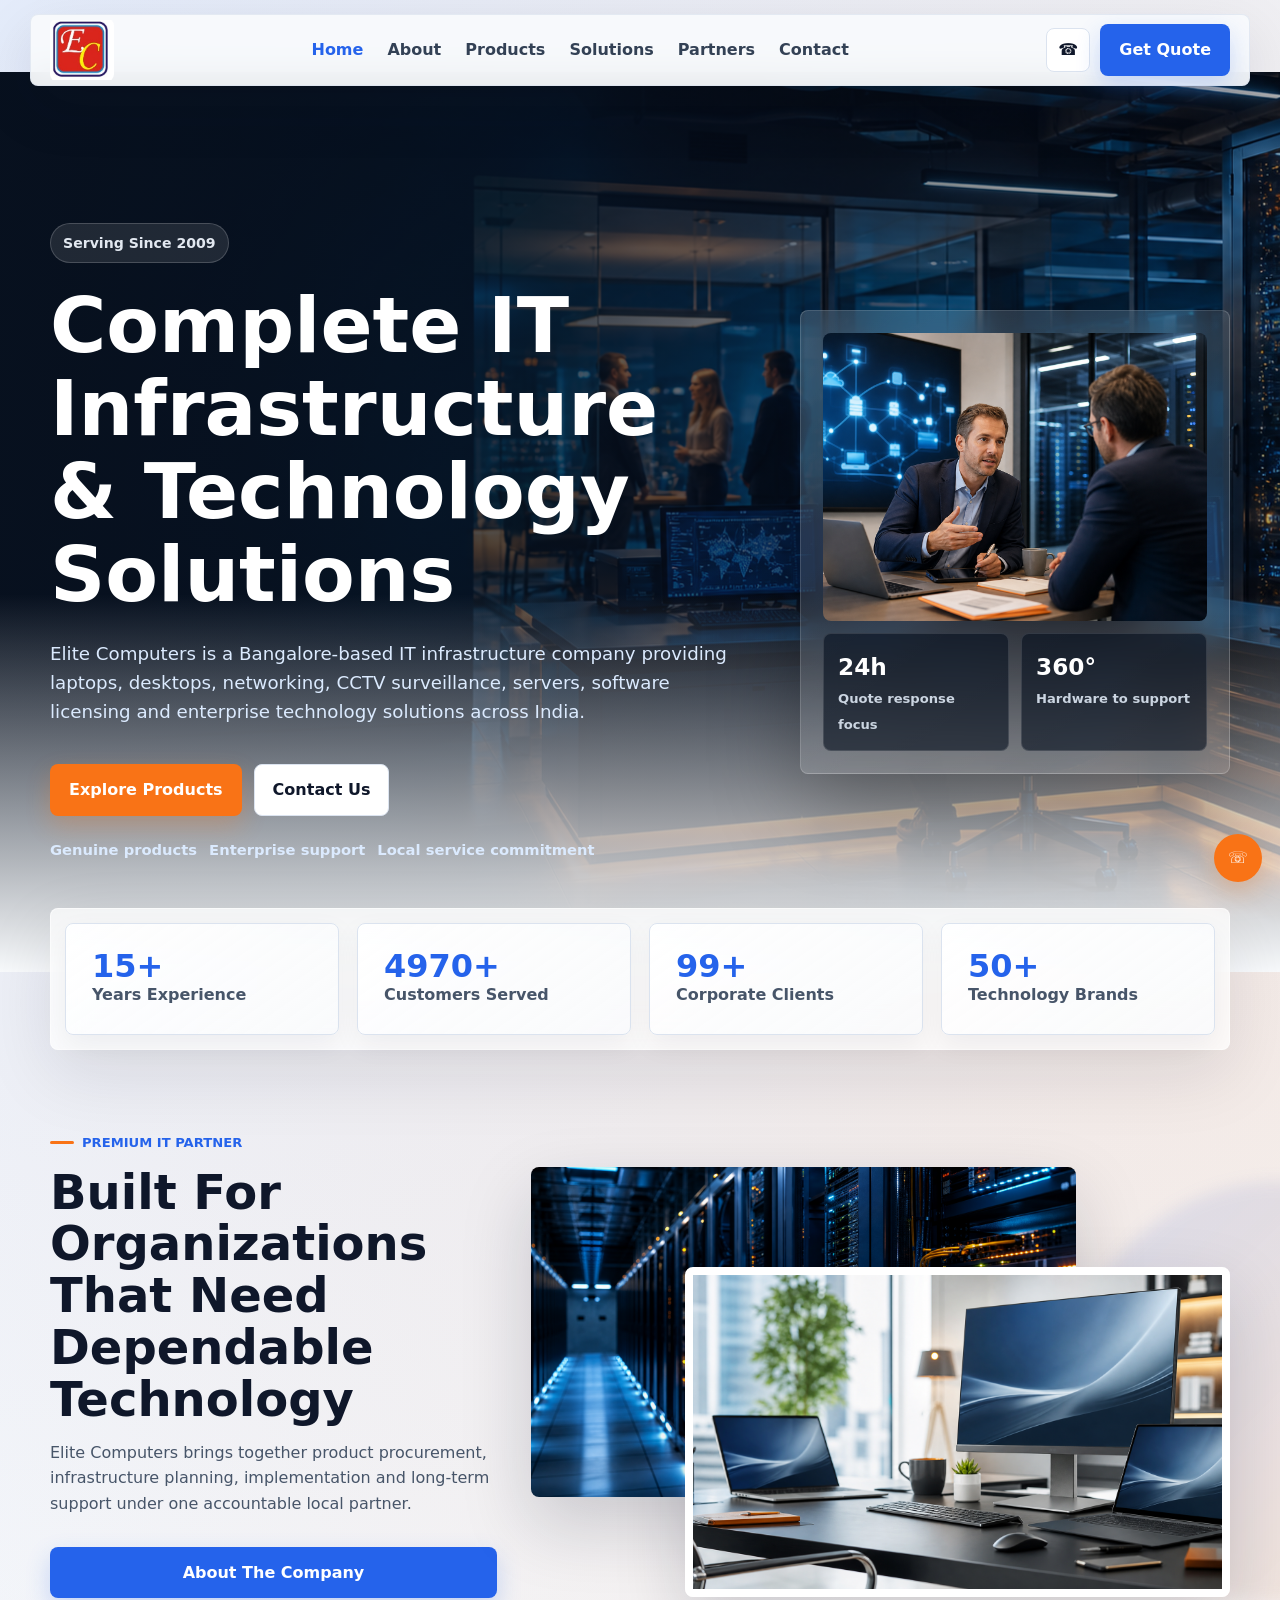
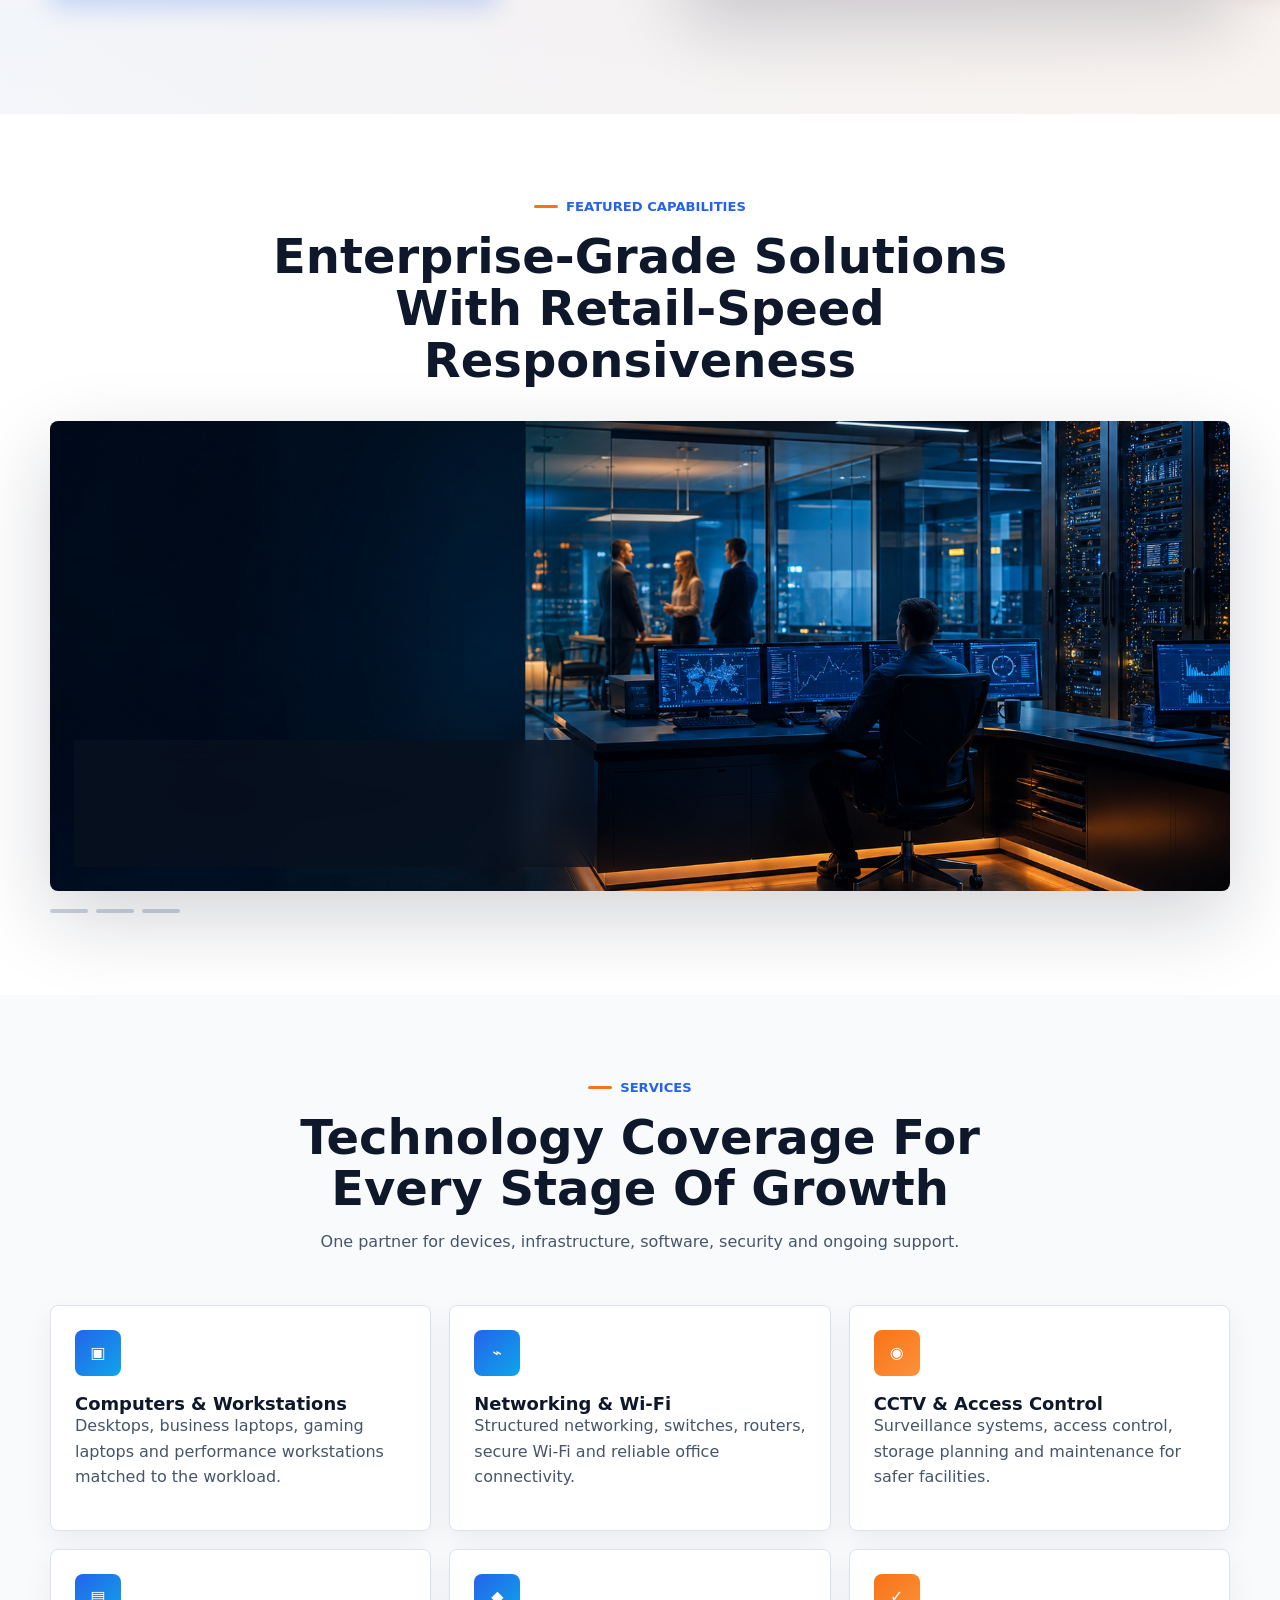
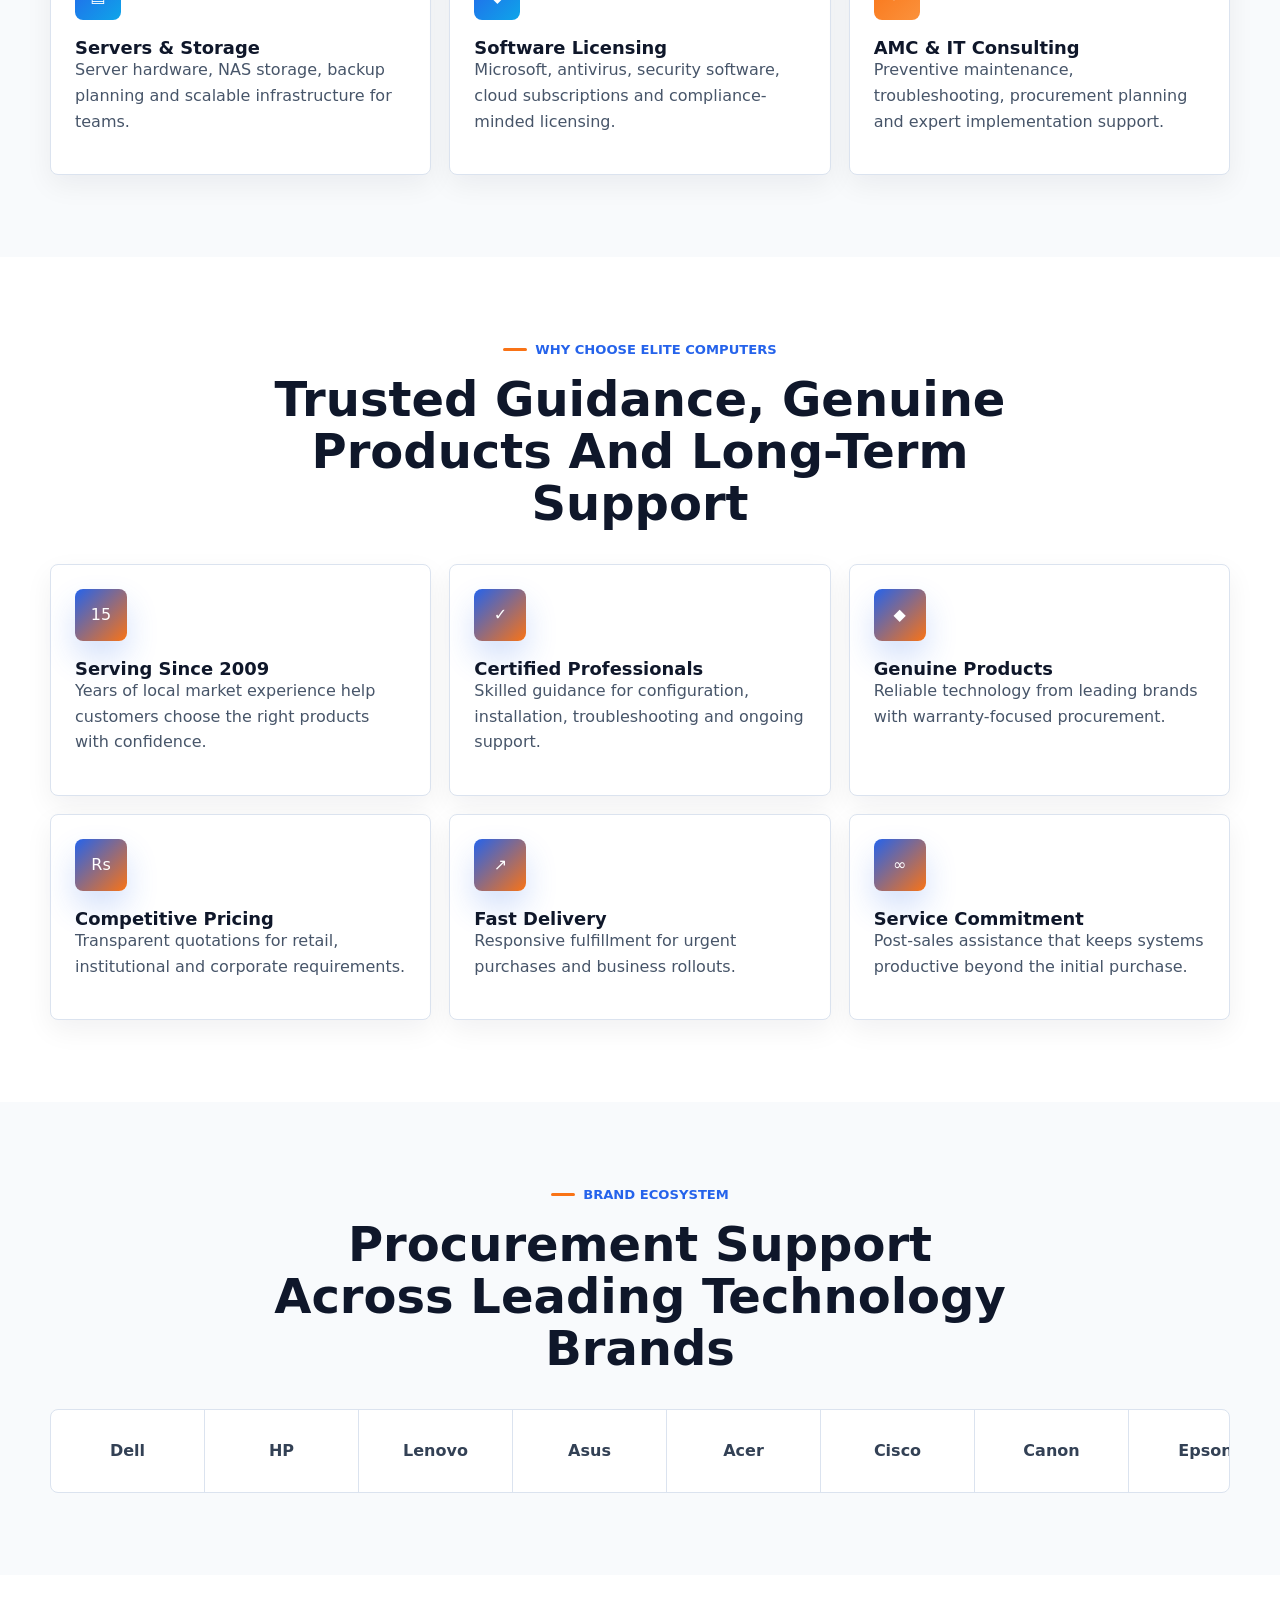
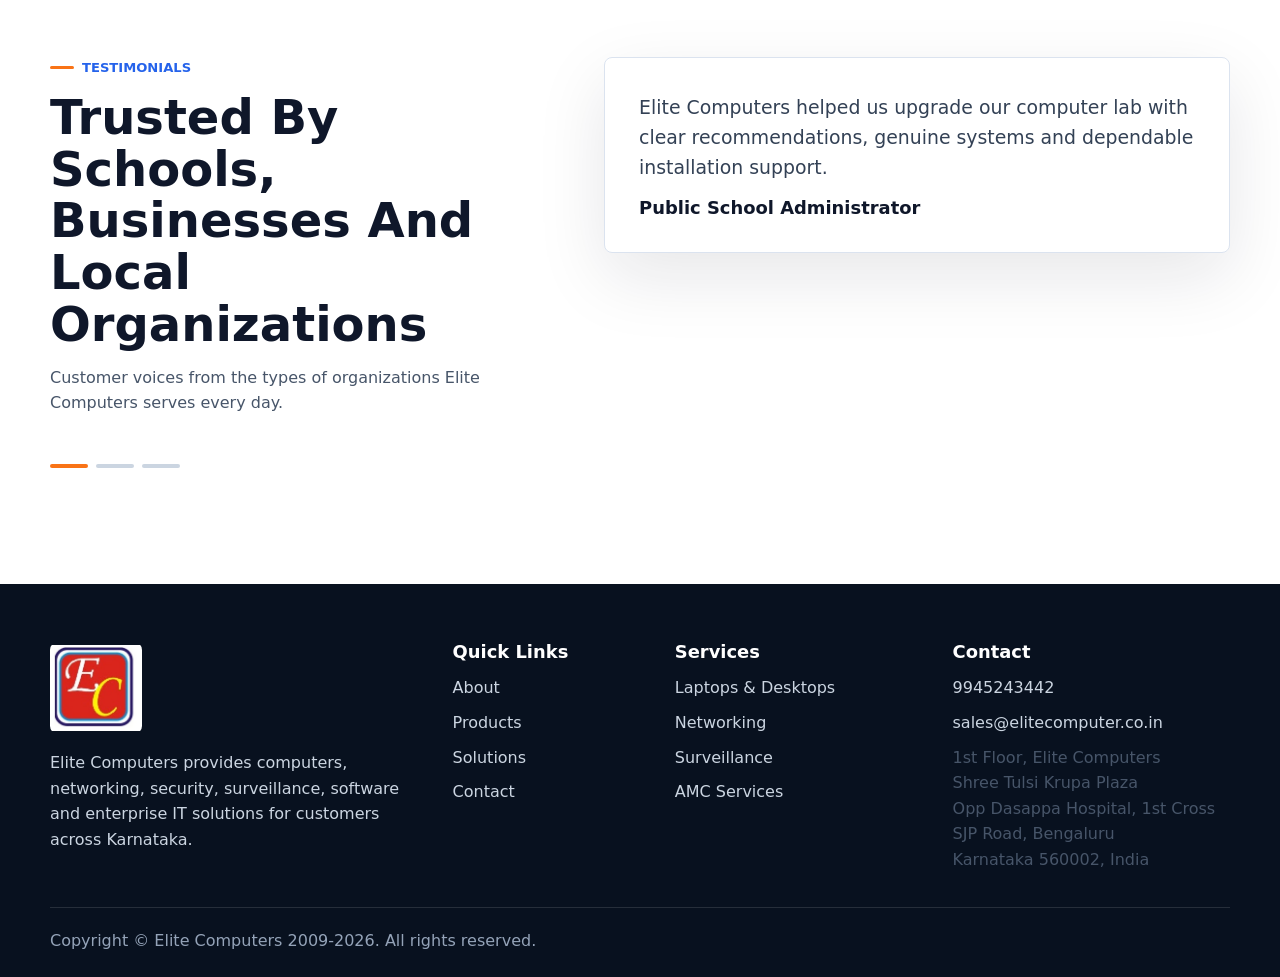
==== commit 98d8d186: "new partners added" ====
--- a/index.html
+++ b/index.html
@@ -93,7 +93,7 @@
         <a href="about.html">About</a>
         <a href="products.html">Products</a>
         <a href="solutions.html">Solutions</a>
-        <a href="products.html#brands">Brands</a>
+        <a href="partners.html">Partners</a>
         <a href="contact.html">Contact</a>
       </nav>
       <div class="nav-actions">
@@ -109,7 +109,7 @@
         <div class="hero-copy reveal">
           <span class="badge">Serving Since 2009</span>
           <h1>Complete IT Infrastructure &amp; Technology Solutions</h1>
-          <p>Elite Computers delivers enterprise-grade computing, networking, security, surveillance, software and infrastructure solutions for businesses, institutions and organizations across Karnataka.</p>
+          <p>Elite Computers is a Bangalore-based IT infrastructure company providing laptops, desktops, networking, CCTV surveillance, servers, software licensing and enterprise technology solutions across India.</p>
           <div class="hero-actions">
             <a class="btn orange" href="products.html">Explore Products</a>
             <a class="btn secondary" href="contact.html">Contact Us</a>
